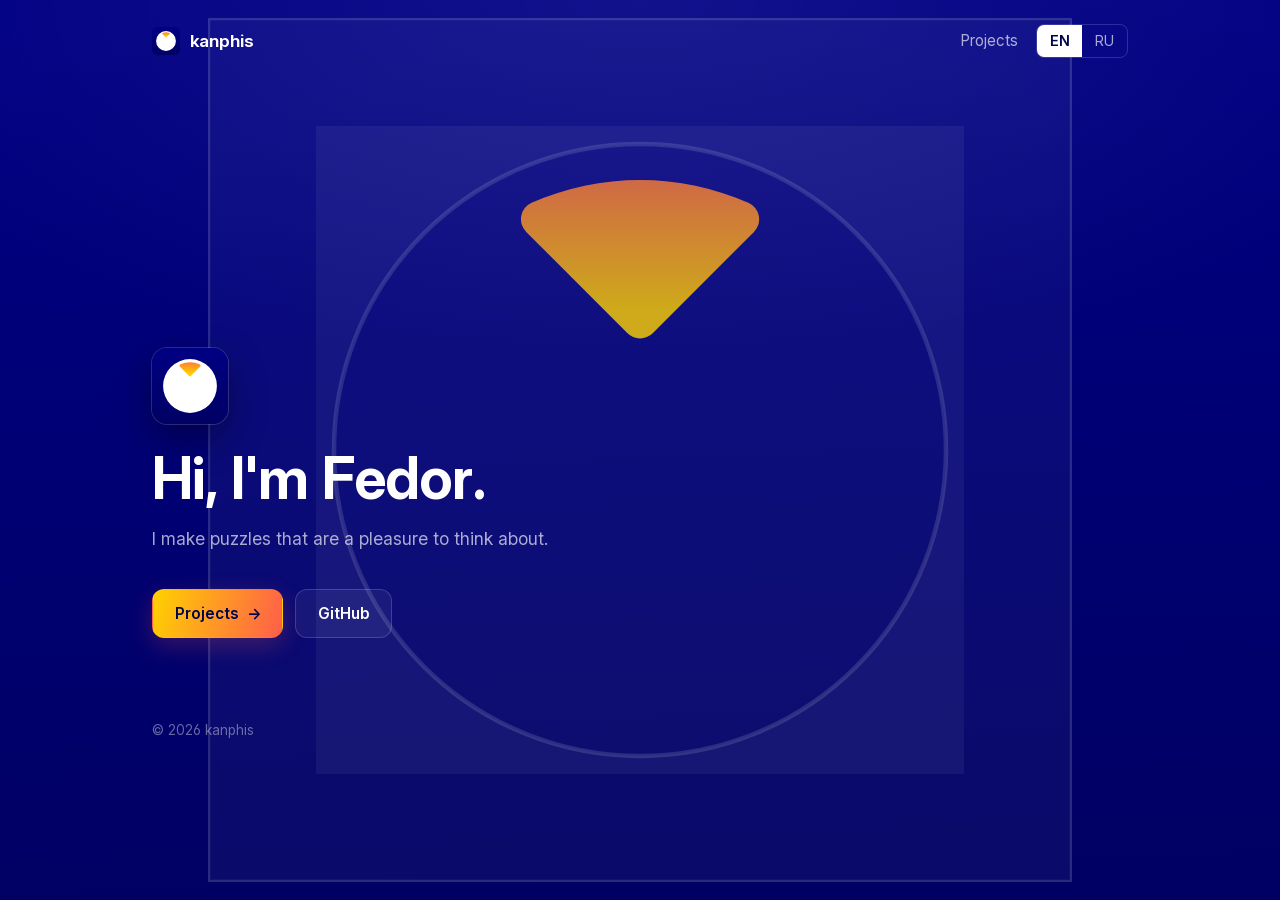
==== index.html @ 9d0f850e "Stub site: penguin landing, projects page, KPuzzle redirect, assetlinks" ====
<!doctype html>
<html lang="en">
<head>
    <meta charset="UTF-8">
    <meta name="viewport" content="width=device-width, initial-scale=1.0">
    <title>kanphis</title>
    <meta name="description" content="Fedor's corner of the web: logic puzzles and small, precise apps.">
    <link rel="icon" type="image/svg+xml" href="/penguin.svg">
    <meta name="theme-color" content="#000064">
    <link rel="stylesheet" href="/style.css">
    <style>
        .hero {
            flex: 1;
            display: flex;
            flex-direction: column;
            justify-content: flex-end;
            padding-top: 4rem;
            padding-bottom: 13vh;
        }
        .avatar {
            width: 76px;
            height: 76px;
            border-radius: 20%;
            box-shadow: 0 0 0 1px var(--line), 0 14px 36px rgba(0, 0, 0, 0.35);
        }
        h1 {
            margin: 1.4rem 0 0;
            font-size: clamp(2.3rem, 5.5vw, 3.6rem);
            font-weight: 680;
            letter-spacing: -0.02em;
            line-height: 1.08;
        }
        .tagline {
            margin: 1rem 0 0;
            max-width: 33rem;
            color: var(--muted);
            font-size: 1.08rem;
        }
        .tagline span { display: block; }
        .hero .actions { margin-top: 2.2rem; }
        .hero .foot { margin-top: 9vh; }
    </style>
</head>
<body>
<div class="watermark"><img src="/penguin-ghost.svg" alt=""></div>
<div class="page">
    <header class="top frame">
        <a class="brand" href="/"><img src="/penguin.svg" alt=""><span>kanphis</span></a>
        <nav>
            <a href="/projects/">
                <span lang="en" class="t-en">Projects<span class="sep" aria-hidden="true"> · </span></span>
                <span lang="ru" class="t-ru">Проекты</span>
            </a>
            <div class="lang-switch" role="group" aria-label="Language">
                <button type="button" data-lang="en" aria-pressed="false" aria-label="English">EN</button>
                <button type="button" data-lang="ru" aria-pressed="false" aria-label="Русский">RU</button>
            </div>
        </nav>
    </header>
    <main class="hero frame">
        <img class="avatar" src="/penguin.svg" alt="">
        <h1>
            <span lang="en" class="t-en">Hi, I'm Fedor.<span class="sep" aria-hidden="true"> · </span></span>
            <span lang="ru" class="t-ru">Привет, я Фёдор.</span>
        </h1>
        <p class="tagline">
            <span lang="en" class="t-en">I make puzzles that are a pleasure to think about.</span>
            <span lang="ru" class="t-ru">Делаю головоломки, в которых приятно думать.</span>
        </p>
        <div class="actions">
            <a class="button primary" href="/projects/">
                <span lang="en" class="t-en">Projects</span>
                <span lang="ru" class="t-ru">Проекты</span>
                <span aria-hidden="true">→</span>
            </a>
            <a class="button ghost" href="https://github.com/kanphis">GitHub</a>
        </div>
        <p class="foot">© 2026 kanphis</p>
    </main>
</div>
<script type="application/javascript">
    /*
     * Same locale mechanics as webApp privacy.html: ?lang= or the hash win
     * over the browser locale; the choice is client-side only — no storage,
     * no redirects — and without JavaScript both languages remain visible.
     */
    (() => {
        const root = document.documentElement;
        const buttons = document.querySelectorAll(".lang-switch button");
        const titles = {
            en: "kanphis",
            ru: "kanphis",
        };

        const apply = (lang) => {
            root.setAttribute("data-lang", lang);
            root.lang = lang;
            document.title = titles[lang];
            buttons.forEach((button) => {
                button.setAttribute("aria-pressed", String(button.dataset.lang === lang));
            });
        };

        const fromUrl = () => {
            const query = new URLSearchParams(window.location.search).get("lang");
            const hash = window.location.hash.replace("#", "");
            if (query === "en" || query === "ru") return query;
            if (hash === "en" || hash === "ru") return hash;
            return null;
        };

        const requested = fromUrl();
        if (requested) {
            apply(requested);
        } else {
            const preferred = navigator.languages || [navigator.language || "en"];
            apply(preferred.some((tag) => tag.toLowerCase().startsWith("ru")) ? "ru" : "en");
        }

        buttons.forEach((button) => {
            button.addEventListener("click", () => {
                apply(button.dataset.lang);
                try {
                    history.replaceState(null, "", "#" + button.dataset.lang);
                } catch {
                    // sandboxed contexts may forbid URL changes
                }
            });
        });
    })();
</script>
</body>
</html>
---- style.css ----
/*
 * kanphis.github.io — shared styles.
 *
 * The whole palette is lifted from the owner's penguin avatar (penguin.svg):
 * body gradient #000084 → #000064, beak gradient #FFD100 → #FF5E4A, white
 * belly. The avatar itself returns as a giant translucent watermark
 * (penguin-ghost.svg); the beak gradient is the only accent the UI uses.
 *
 * Language switching mirrors webApp privacy.html: the script sets
 * html[data-lang] and these rules collapse the page to one language —
 * titles carry both in nested spans (.t-en/.t-ru), bodies are one
 * <section> per language. Without JavaScript everything stays visible.
 */

@font-face {
    font-family: "Inter";
    src: url("fonts/inter_variable.ttf") format("truetype");
    font-weight: 100 900;
    font-style: normal;
    font-display: swap;
}

:root {
    color-scheme: dark;
    --bg-top: #000084;
    --bg-bottom: #000064;
    --text: #FFFFFF;
    --muted: rgba(255, 255, 255, 0.66);
    --faint: rgba(255, 255, 255, 0.4);
    --line: rgba(255, 255, 255, 0.16);
    --surface: rgba(255, 255, 255, 0.055);
    --sun: #FFD100;
    --coral: #FF5E4A;
    --accent: linear-gradient(105deg, var(--sun), var(--coral));
    --on-accent: #00054E;
}

* { box-sizing: border-box; }

html[data-lang="en"] section[lang="ru"],
html[data-lang="ru"] section[lang="en"],
html[data-lang="en"] .t-ru,
html[data-lang="ru"] .t-en,
html[data-lang] .sep { display: none; }

body {
    margin: 0;
    min-height: 100svh;
    background:
        radial-gradient(110% 70% at 50% 0%, rgba(255, 255, 255, 0.07), transparent 60%),
        linear-gradient(178deg, var(--bg-top) 4%, var(--bg-bottom) 96%);
    background-attachment: fixed;
    color: var(--text);
    font: 17px/1.65 "Inter", system-ui, -apple-system, "Segoe UI", Roboto, sans-serif;
    font-optical-sizing: auto;
    font-feature-settings: "tnum" 1, "ss01" 1;
    -webkit-font-smoothing: antialiased;
}

::selection { background: var(--sun); color: var(--on-accent); }

:focus-visible { outline: 2px solid var(--sun); outline-offset: 3px; border-radius: 4px; }

a { color: var(--text); }

/* --- the watermark -------------------------------------------------- */

.watermark {
    position: fixed;
    inset: 0;
    z-index: -1;
    display: grid;
    place-items: center;
    overflow: hidden;
    pointer-events: none;
}

.watermark img {
    width: 96vmin;
    height: 96vmin;
    animation: drift 16s ease-in-out infinite alternate;
}

/* On content pages the sign rides higher so the beak clears the text;
   `translate` composes with the drift animation's transform */
.watermark.raised img { translate: 0 -13vh; }

/* Narrow screens: content fills the viewport, so soften the mark and nudge
   it clear of the card headings */
@media (max-width: 700px) {
    .watermark img { opacity: 0.8; }
    .watermark.raised img { translate: 0 -20vh; }
}

@keyframes drift {
    from { transform: translateY(-1.4%) rotate(-1deg); }
    to   { transform: translateY(1.4%) rotate(1deg); }
}

@media (prefers-reduced-motion: reduce) {
    .watermark img { animation: none; }
}

/* --- frame, header --------------------------------------------------- */

.page {
    min-height: 100svh;
    display: flex;
    flex-direction: column;
}

.frame {
    width: 100%;
    max-width: 64rem;
    margin: 0 auto;
    padding-left: 1.5rem;
    padding-right: 1.5rem;
}

.top {
    display: flex;
    align-items: center;
    justify-content: space-between;
    gap: 1rem;
    padding-top: 1.5rem;
}

.brand {
    display: flex;
    align-items: center;
    gap: 0.6rem;
    color: var(--text);
    font-weight: 650;
    letter-spacing: -0.01em;
    text-decoration: none;
}

.brand img { width: 28px; height: 28px; border-radius: 20%; display: block; }

.top nav { display: flex; align-items: center; gap: 1.1rem; }

.top nav > a:not(.lang-switch *) {
    color: var(--muted);
    text-decoration: none;
    font-size: 0.95rem;
}

.top nav > a:not(.lang-switch *):hover { color: var(--text); }

.lang-switch {
    display: inline-flex;
    border: 1px solid var(--line);
    border-radius: 8px;
    overflow: hidden;
}

.lang-switch button {
    appearance: none;
    border: 0;
    background: transparent;
    color: var(--muted);
    font: inherit;
    font-size: 0.9rem;
    padding: 0.25rem 0.8rem;
    cursor: pointer;
}

.lang-switch button[aria-pressed="true"] {
    background: var(--text);
    color: var(--on-accent);
    font-weight: 600;
}

.lang-switch button:focus-visible { outline-offset: -3px; }

/* --- buttons ---------------------------------------------------------- */

.actions {
    display: flex;
    flex-wrap: wrap;
    align-items: center;
    gap: 0.75rem;
}

.button {
    display: inline-flex;
    align-items: center;
    gap: 0.5rem;
    padding: 0.7rem 1.35rem;
    border-radius: 12px;
    font-weight: 600;
    font-size: 0.95rem;
    text-decoration: none;
    border: 1px solid transparent;
    transition: transform 0.15s ease, box-shadow 0.15s ease, background-color 0.15s ease;
}

.button.primary {
    background: var(--accent);
    color: var(--on-accent);
    box-shadow: 0 8px 24px rgba(255, 94, 74, 0.22);
}

.button.primary:hover {
    transform: translateY(-1px);
    box-shadow: 0 12px 30px rgba(255, 94, 74, 0.32);
}

.button.ghost {
    border-color: var(--line);
    background: var(--surface);
    color: var(--text);
}

.button.ghost:hover { background: rgba(255, 255, 255, 0.1); }

.quiet {
    color: var(--muted);
    text-decoration: none;
    font-size: 0.9rem;
}

.quiet:hover { color: var(--text); text-decoration: underline; }

/* --- footer ------------------------------------------------------------ */

.foot {
    margin-top: 4rem;
    padding-bottom: 1.75rem;
    color: var(--faint);
    font-size: 0.85rem;
}

.foot a { color: var(--muted); text-decoration: none; }
.foot a:hover { color: var(--text); text-decoration: underline; }
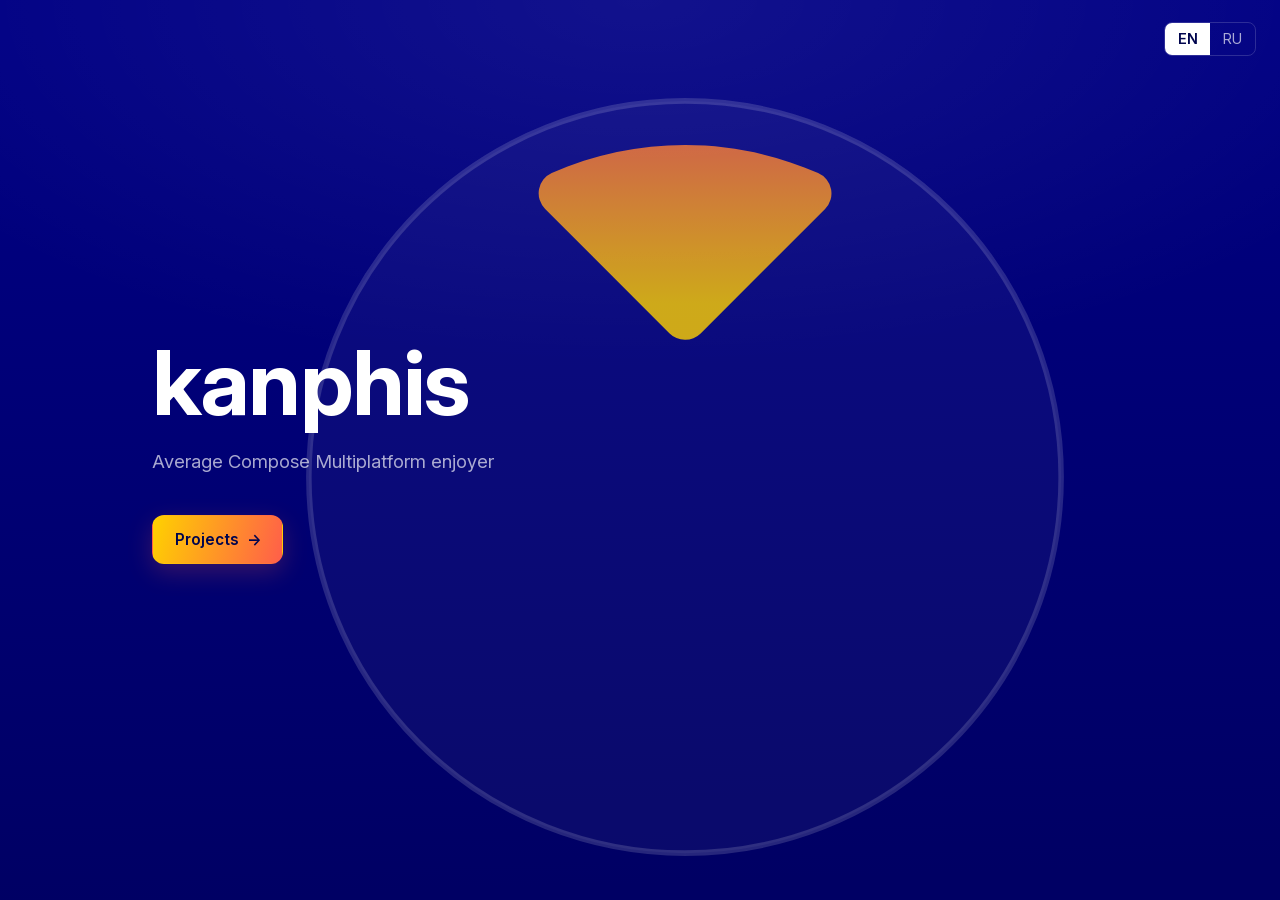
==== commit 498bd2db: "Rework per feedback: face-only watermark, minimal landing, persisted locale" ====
--- a/index.html
+++ b/index.html
@@ -4,7 +4,7 @@
     <meta charset="UTF-8">
     <meta name="viewport" content="width=device-width, initial-scale=1.0">
     <title>kanphis</title>
-    <meta name="description" content="Fedor's corner of the web: logic puzzles and small, precise apps.">
+    <meta name="description" content="kanphis — Average Compose Multiplatform enjoyer.">
     <link rel="icon" type="image/svg+xml" href="/penguin.svg">
     <meta name="theme-color" content="#000064">
     <link rel="stylesheet" href="/style.css">
@@ -13,59 +13,41 @@
             flex: 1;
             display: flex;
             flex-direction: column;
-            justify-content: flex-end;
-            padding-top: 4rem;
-            padding-bottom: 13vh;
-        }
-        .avatar {
-            width: 76px;
-            height: 76px;
-            border-radius: 20%;
-            box-shadow: 0 0 0 1px var(--line), 0 14px 36px rgba(0, 0, 0, 0.35);
+            justify-content: center;
+            padding-top: 5rem;
+            padding-bottom: 5rem;
         }
         h1 {
-            margin: 1.4rem 0 0;
-            font-size: clamp(2.3rem, 5.5vw, 3.6rem);
-            font-weight: 680;
+            margin: 0;
+            font-size: clamp(3.4rem, 9vw, 5.6rem);
+            font-weight: 700;
             letter-spacing: -0.02em;
-            line-height: 1.08;
+            line-height: 1.05;
         }
         .tagline {
             margin: 1rem 0 0;
             max-width: 33rem;
             color: var(--muted);
-            font-size: 1.08rem;
+            font-size: 1.15rem;
         }
         .tagline span { display: block; }
-        .hero .actions { margin-top: 2.2rem; }
-        .hero .foot { margin-top: 9vh; }
+        .hero .actions { margin-top: 2.4rem; }
     </style>
 </head>
 <body>
 <div class="watermark"><img src="/penguin-ghost.svg" alt=""></div>
 <div class="page">
-    <header class="top frame">
-        <a class="brand" href="/"><img src="/penguin.svg" alt=""><span>kanphis</span></a>
-        <nav>
-            <a href="/projects/">
-                <span lang="en" class="t-en">Projects<span class="sep" aria-hidden="true"> · </span></span>
-                <span lang="ru" class="t-ru">Проекты</span>
-            </a>
-            <div class="lang-switch" role="group" aria-label="Language">
-                <button type="button" data-lang="en" aria-pressed="false" aria-label="English">EN</button>
-                <button type="button" data-lang="ru" aria-pressed="false" aria-label="Русский">RU</button>
-            </div>
-        </nav>
-    </header>
+    <div class="lang-bar">
+        <div class="lang-switch" role="group" aria-label="Language">
+            <button type="button" data-lang="en" aria-pressed="false" aria-label="English">EN</button>
+            <button type="button" data-lang="ru" aria-pressed="false" aria-label="Русский">RU</button>
+        </div>
+    </div>
     <main class="hero frame">
-        <img class="avatar" src="/penguin.svg" alt="">
-        <h1>
-            <span lang="en" class="t-en">Hi, I'm Fedor.<span class="sep" aria-hidden="true"> · </span></span>
-            <span lang="ru" class="t-ru">Привет, я Фёдор.</span>
-        </h1>
+        <h1>kanphis</h1>
         <p class="tagline">
-            <span lang="en" class="t-en">I make puzzles that are a pleasure to think about.</span>
-            <span lang="ru" class="t-ru">Делаю головоломки, в которых приятно думать.</span>
+            <span lang="en" class="t-en">Average Compose Multiplatform enjoyer<span class="sep" aria-hidden="true"> · </span></span>
+            <span lang="ru" class="t-ru">Средний enjoyer Compose Multiplatform</span>
         </p>
         <div class="actions">
             <a class="button primary" href="/projects/">
@@ -73,61 +55,9 @@
                 <span lang="ru" class="t-ru">Проекты</span>
                 <span aria-hidden="true">→</span>
             </a>
-            <a class="button ghost" href="https://github.com/kanphis">GitHub</a>
         </div>
-        <p class="foot">© 2026 kanphis</p>
     </main>
 </div>
-<script type="application/javascript">
-    /*
-     * Same locale mechanics as webApp privacy.html: ?lang= or the hash win
-     * over the browser locale; the choice is client-side only — no storage,
-     * no redirects — and without JavaScript both languages remain visible.
-     */
-    (() => {
-        const root = document.documentElement;
-        const buttons = document.querySelectorAll(".lang-switch button");
-        const titles = {
-            en: "kanphis",
-            ru: "kanphis",
-        };
-
-        const apply = (lang) => {
-            root.setAttribute("data-lang", lang);
-            root.lang = lang;
-            document.title = titles[lang];
-            buttons.forEach((button) => {
-                button.setAttribute("aria-pressed", String(button.dataset.lang === lang));
-            });
-        };
-
-        const fromUrl = () => {
-            const query = new URLSearchParams(window.location.search).get("lang");
-            const hash = window.location.hash.replace("#", "");
-            if (query === "en" || query === "ru") return query;
-            if (hash === "en" || hash === "ru") return hash;
-            return null;
-        };
-
-        const requested = fromUrl();
-        if (requested) {
-            apply(requested);
-        } else {
-            const preferred = navigator.languages || [navigator.language || "en"];
-            apply(preferred.some((tag) => tag.toLowerCase().startsWith("ru")) ? "ru" : "en");
-        }
-
-        buttons.forEach((button) => {
-            button.addEventListener("click", () => {
-                apply(button.dataset.lang);
-                try {
-                    history.replaceState(null, "", "#" + button.dataset.lang);
-                } catch {
-                    // sandboxed contexts may forbid URL changes
-                }
-            });
-        });
-    })();
-</script>
+<script src="/lang.js" data-titles='{"en":"kanphis","ru":"kanphis"}'></script>
 </body>
 </html>
--- a/style.css
+++ b/style.css
@@ -76,20 +76,23 @@
 }
 
 .watermark img {
-    width: 96vmin;
-    height: 96vmin;
+    width: 118vmin;
+    height: 118vmin;
+    translate: 5vmin -6vmin;
     animation: drift 16s ease-in-out infinite alternate;
 }
 
-/* On content pages the sign rides higher so the beak clears the text;
-   `translate` composes with the drift animation's transform */
-.watermark.raised img { translate: 0 -13vh; }
-
-/* Narrow screens: content fills the viewport, so soften the mark and nudge
-   it clear of the card headings */
+/* On content pages the sign rides toward the upper right so the beak
+   clears the left-aligned text; `translate` composes with the drift
+   animation's transform */
+.watermark.raised img { translate: 16vmin -14vmin; }
+
+/* Narrow screens: content fills the viewport, so soften the mark and keep
+   it above the fold; content pages dim it further — the beak crosses the
+   card text there */
 @media (max-width: 700px) {
-    .watermark img { opacity: 0.8; }
-    .watermark.raised img { translate: 0 -20vh; }
+    .watermark img { opacity: 0.85; translate: 0 -5vmin; }
+    .watermark.raised img { opacity: 0.7; translate: 0 -14vmin; }
 }
 
 @keyframes drift {
@@ -101,7 +104,7 @@
     .watermark img { animation: none; }
 }
 
-/* --- frame, header --------------------------------------------------- */
+/* --- frame, floating language switch --------------------------------------------------- */
 
 .page {
     min-height: 100svh;
@@ -117,35 +120,12 @@
     padding-right: 1.5rem;
 }
 
-.top {
-    display: flex;
-    align-items: center;
-    justify-content: space-between;
-    gap: 1rem;
-    padding-top: 1.5rem;
-}
-
-.brand {
-    display: flex;
-    align-items: center;
-    gap: 0.6rem;
-    color: var(--text);
-    font-weight: 650;
-    letter-spacing: -0.01em;
-    text-decoration: none;
-}
-
-.brand img { width: 28px; height: 28px; border-radius: 20%; display: block; }
-
-.top nav { display: flex; align-items: center; gap: 1.1rem; }
-
-.top nav > a:not(.lang-switch *) {
-    color: var(--muted);
-    text-decoration: none;
-    font-size: 0.95rem;
-}
-
-.top nav > a:not(.lang-switch *):hover { color: var(--text); }
+.lang-bar {
+    position: fixed;
+    top: 1.4rem;
+    right: 1.5rem;
+    z-index: 10;
+}
 
 .lang-switch {
     display: inline-flex;
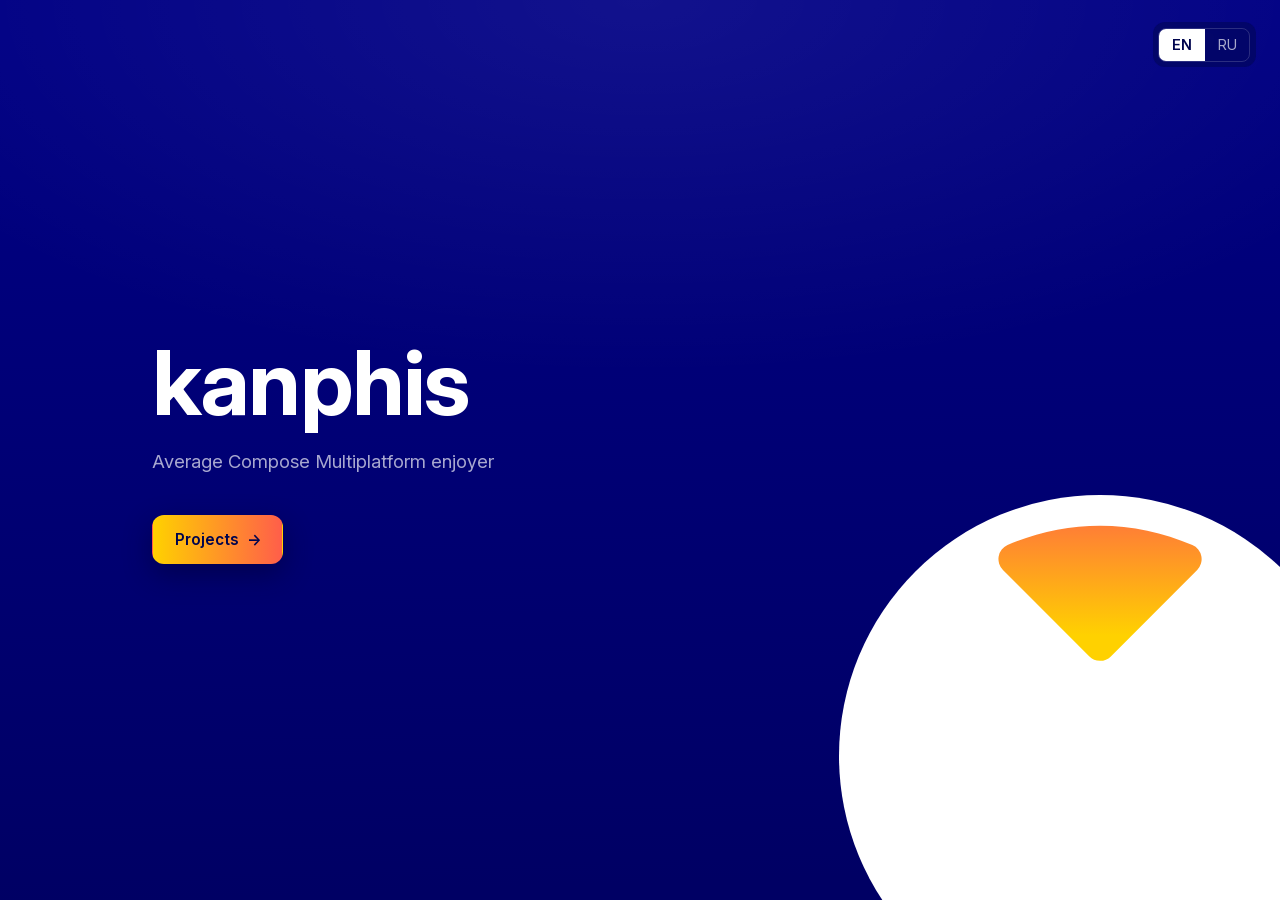
==== commit b9c9c185: "Feedback: untranslated tagline, clean button edges, count-free description, white-belly face" ====
--- a/index.html
+++ b/index.html
@@ -30,12 +30,11 @@
             color: var(--muted);
             font-size: 1.15rem;
         }
-        .tagline span { display: block; }
         .hero .actions { margin-top: 2.4rem; }
     </style>
 </head>
 <body>
-<div class="watermark"><img src="/penguin-ghost.svg" alt=""></div>
+<div class="watermark"><img src="/penguin-face.svg" alt=""></div>
 <div class="page">
     <div class="lang-bar">
         <div class="lang-switch" role="group" aria-label="Language">
@@ -45,10 +44,7 @@
     </div>
     <main class="hero frame">
         <h1>kanphis</h1>
-        <p class="tagline">
-            <span lang="en" class="t-en">Average Compose Multiplatform enjoyer<span class="sep" aria-hidden="true"> · </span></span>
-            <span lang="ru" class="t-ru">Средний enjoyer Compose Multiplatform</span>
-        </p>
+        <p class="tagline">Average Compose Multiplatform enjoyer</p>
         <div class="actions">
             <a class="button primary" href="/projects/">
                 <span lang="en" class="t-en">Projects</span>
--- a/style.css
+++ b/style.css
@@ -3,8 +3,8 @@
  *
  * The whole palette is lifted from the owner's penguin avatar (penguin.svg):
  * body gradient #000084 → #000064, beak gradient #FFD100 → #FF5E4A, white
- * belly. The avatar itself returns as a giant translucent watermark
- * (penguin-ghost.svg); the beak gradient is the only accent the UI uses.
+ * belly. The avatar's face — the white disc with the beak — returns as the
+ * watermark (penguin-face.svg); the beak gradient is the only accent the UI uses.
  *
  * Language switching mirrors webApp privacy.html: the script sets
  * html[data-lang] and these rules collapse the page to one language —
@@ -31,7 +31,9 @@
     --surface: rgba(255, 255, 255, 0.055);
     --sun: #FFD100;
     --coral: #FF5E4A;
-    --accent: linear-gradient(105deg, var(--sun), var(--coral));
+    /* 90deg on purpose: a tilted gradient renders thin lines of the far
+       color at the button's side edges */
+    --accent: linear-gradient(90deg, var(--sun), var(--coral));
     --on-accent: #00054E;
 }
 
@@ -45,6 +47,7 @@
 
 body {
     margin: 0;
+    position: relative; /* anchor for the document-spanning watermark on scrollable pages */
     min-height: 100svh;
     background:
         radial-gradient(110% 70% at 50% 0%, rgba(255, 255, 255, 0.07), transparent 60%),
@@ -70,30 +73,22 @@
     inset: 0;
     z-index: -1;
     display: grid;
-    place-items: center;
+    place-content: end;
     overflow: hidden;
     pointer-events: none;
 }
 
 .watermark img {
-    width: 118vmin;
-    height: 118vmin;
-    translate: 5vmin -6vmin;
+    width: 58vmin;
+    height: 58vmin;
+    /* push the disc partly off the bottom-right corner */
+    translate: 9vmin 13vmin;
     animation: drift 16s ease-in-out infinite alternate;
 }
 
-/* On content pages the sign rides toward the upper right so the beak
-   clears the left-aligned text; `translate` composes with the drift
-   animation's transform */
-.watermark.raised img { translate: 16vmin -14vmin; }
-
-/* Narrow screens: content fills the viewport, so soften the mark and keep
-   it above the fold; content pages dim it further — the beak crosses the
-   card text there */
-@media (max-width: 700px) {
-    .watermark img { opacity: 0.85; translate: 0 -5vmin; }
-    .watermark.raised img { opacity: 0.7; translate: 0 -14vmin; }
-}
+/* Scrollable pages anchor the mark to the document instead of the viewport,
+   so text never scrolls across the white disc */
+.watermark.scrolls { position: absolute; }
 
 @keyframes drift {
     from { transform: translateY(-1.4%) rotate(-1deg); }
@@ -125,6 +120,12 @@
     top: 1.4rem;
     right: 1.5rem;
     z-index: 10;
+    /* keep the switch legible when page text scrolls beneath it */
+    padding: 0.35rem;
+    border-radius: 12px;
+    background: rgba(0, 6, 78, 0.5);
+    backdrop-filter: blur(8px);
+    -webkit-backdrop-filter: blur(8px);
 }
 
 .lang-switch {
@@ -178,12 +179,14 @@
 .button.primary {
     background: var(--accent);
     color: var(--on-accent);
-    box-shadow: 0 8px 24px rgba(255, 94, 74, 0.22);
+    /* neutral shadow: a coral glow reads as a wrong-color line along the
+       button's yellow side */
+    box-shadow: 0 10px 28px rgba(0, 0, 40, 0.45);
 }
 
 .button.primary:hover {
     transform: translateY(-1px);
-    box-shadow: 0 12px 30px rgba(255, 94, 74, 0.32);
+    box-shadow: 0 14px 34px rgba(0, 0, 40, 0.55);
 }
 
 .button.ghost {
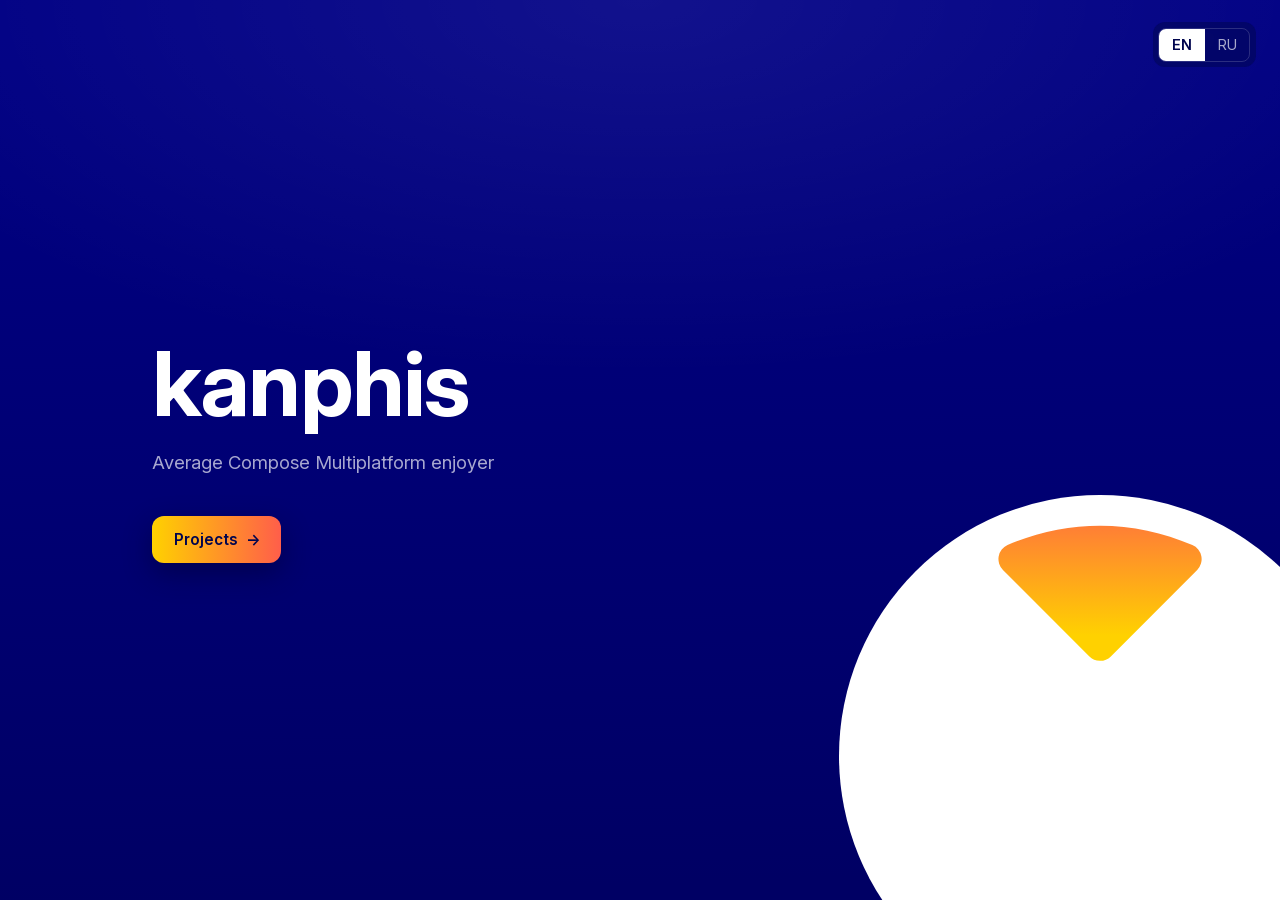
==== commit b6ce7b35: "Circular favicon, drop the unused square avatar copy" ====
--- a/index.html
+++ b/index.html
@@ -5,7 +5,7 @@
     <meta name="viewport" content="width=device-width, initial-scale=1.0">
     <title>kanphis</title>
     <meta name="description" content="kanphis — Average Compose Multiplatform enjoyer.">
-    <link rel="icon" type="image/svg+xml" href="/penguin.svg">
+    <link rel="icon" type="image/svg+xml" href="/favicon.svg">
     <meta name="theme-color" content="#000064">
     <link rel="stylesheet" href="/style.css">
     <style>
--- a/style.css
+++ b/style.css
@@ -172,7 +172,8 @@
     font-weight: 600;
     font-size: 0.95rem;
     text-decoration: none;
-    border: 1px solid transparent;
+    /* no border here: a transparent border makes WebKit bleed the far
+       gradient end through the element's edges */
     transition: transform 0.15s ease, box-shadow 0.15s ease, background-color 0.15s ease;
 }
 
@@ -190,9 +191,9 @@
 }
 
 .button.ghost {
-    border-color: var(--line);
     background: var(--surface);
     color: var(--text);
+    box-shadow: inset 0 0 0 1px var(--line);
 }
 
 .button.ghost:hover { background: rgba(255, 255, 255, 0.1); }
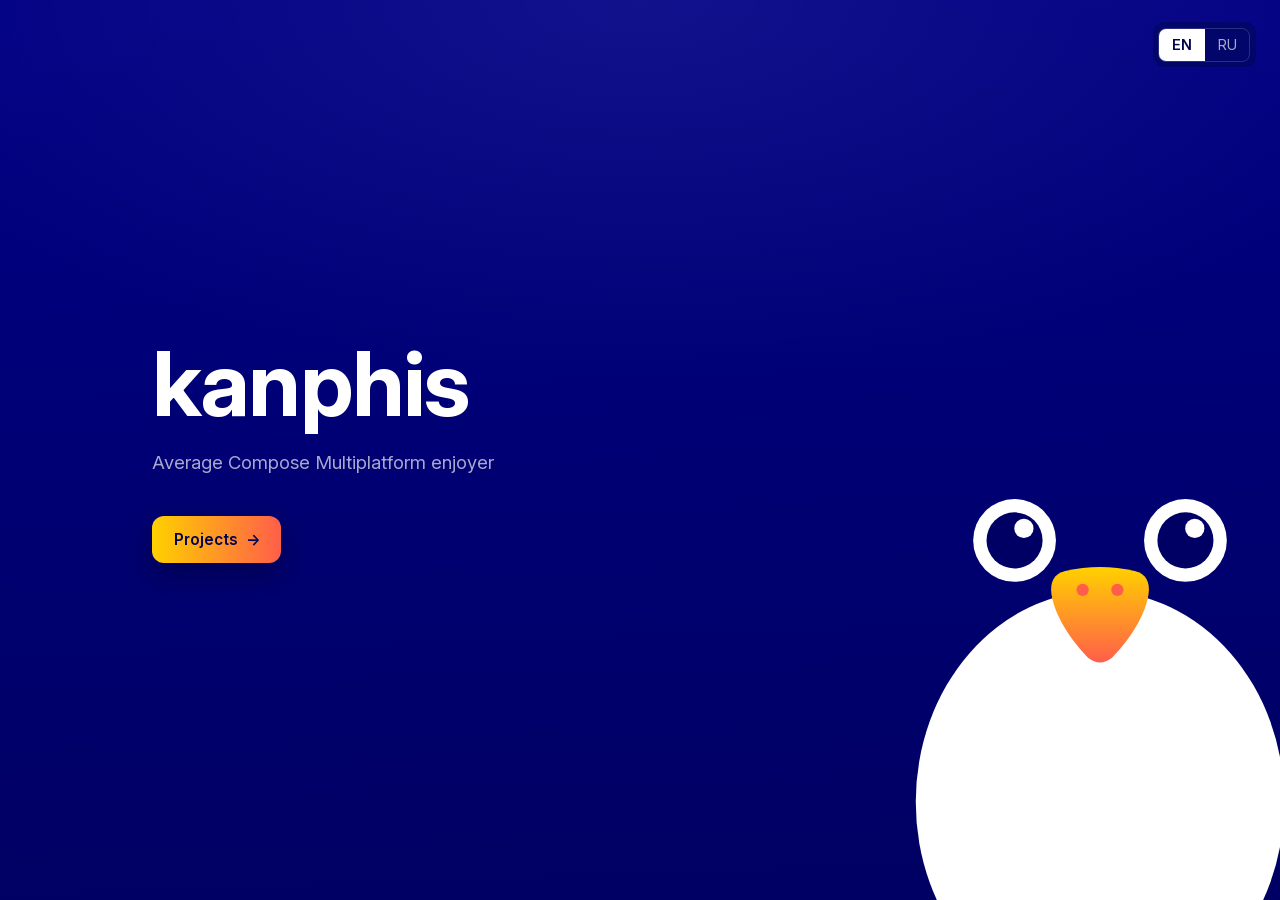
==== commit baa643c2: "Per-page penguin moods: smile on /projects/, blank stare on the 404 The watermark gains two face var" ====
--- a/index.html
+++ b/index.html
@@ -34,7 +34,7 @@
     </style>
 </head>
 <body>
-<div class="watermark"><img src="/penguin-face.svg" alt=""></div>
+<div class="watermark"><img src="/penguin-face-sparkle.svg" alt=""></div>
 <div class="page">
     <div class="lang-bar">
         <div class="lang-switch" role="group" aria-label="Language">
--- a/style.css
+++ b/style.css
@@ -3,8 +3,9 @@
  *
  * The whole palette is lifted from the owner's penguin avatar (penguin.svg):
  * body gradient #000084 → #000064, beak gradient #FFD100 → #FF5E4A, white
- * belly. The avatar's face — the white disc with the beak — returns as the
- * watermark (penguin-face.svg); the beak gradient is the only accent the UI uses.
+ * belly. The avatar's face — the eyes, the beak and the white belly —
+ * returns as the watermark (penguin-face-sparkle.svg, with -smile / -empty
+ * variants per page); the beak gradient is the only accent the UI uses.
  *
  * Language switching mirrors webApp privacy.html: the script sets
  * html[data-lang] and these rules collapse the page to one language —
